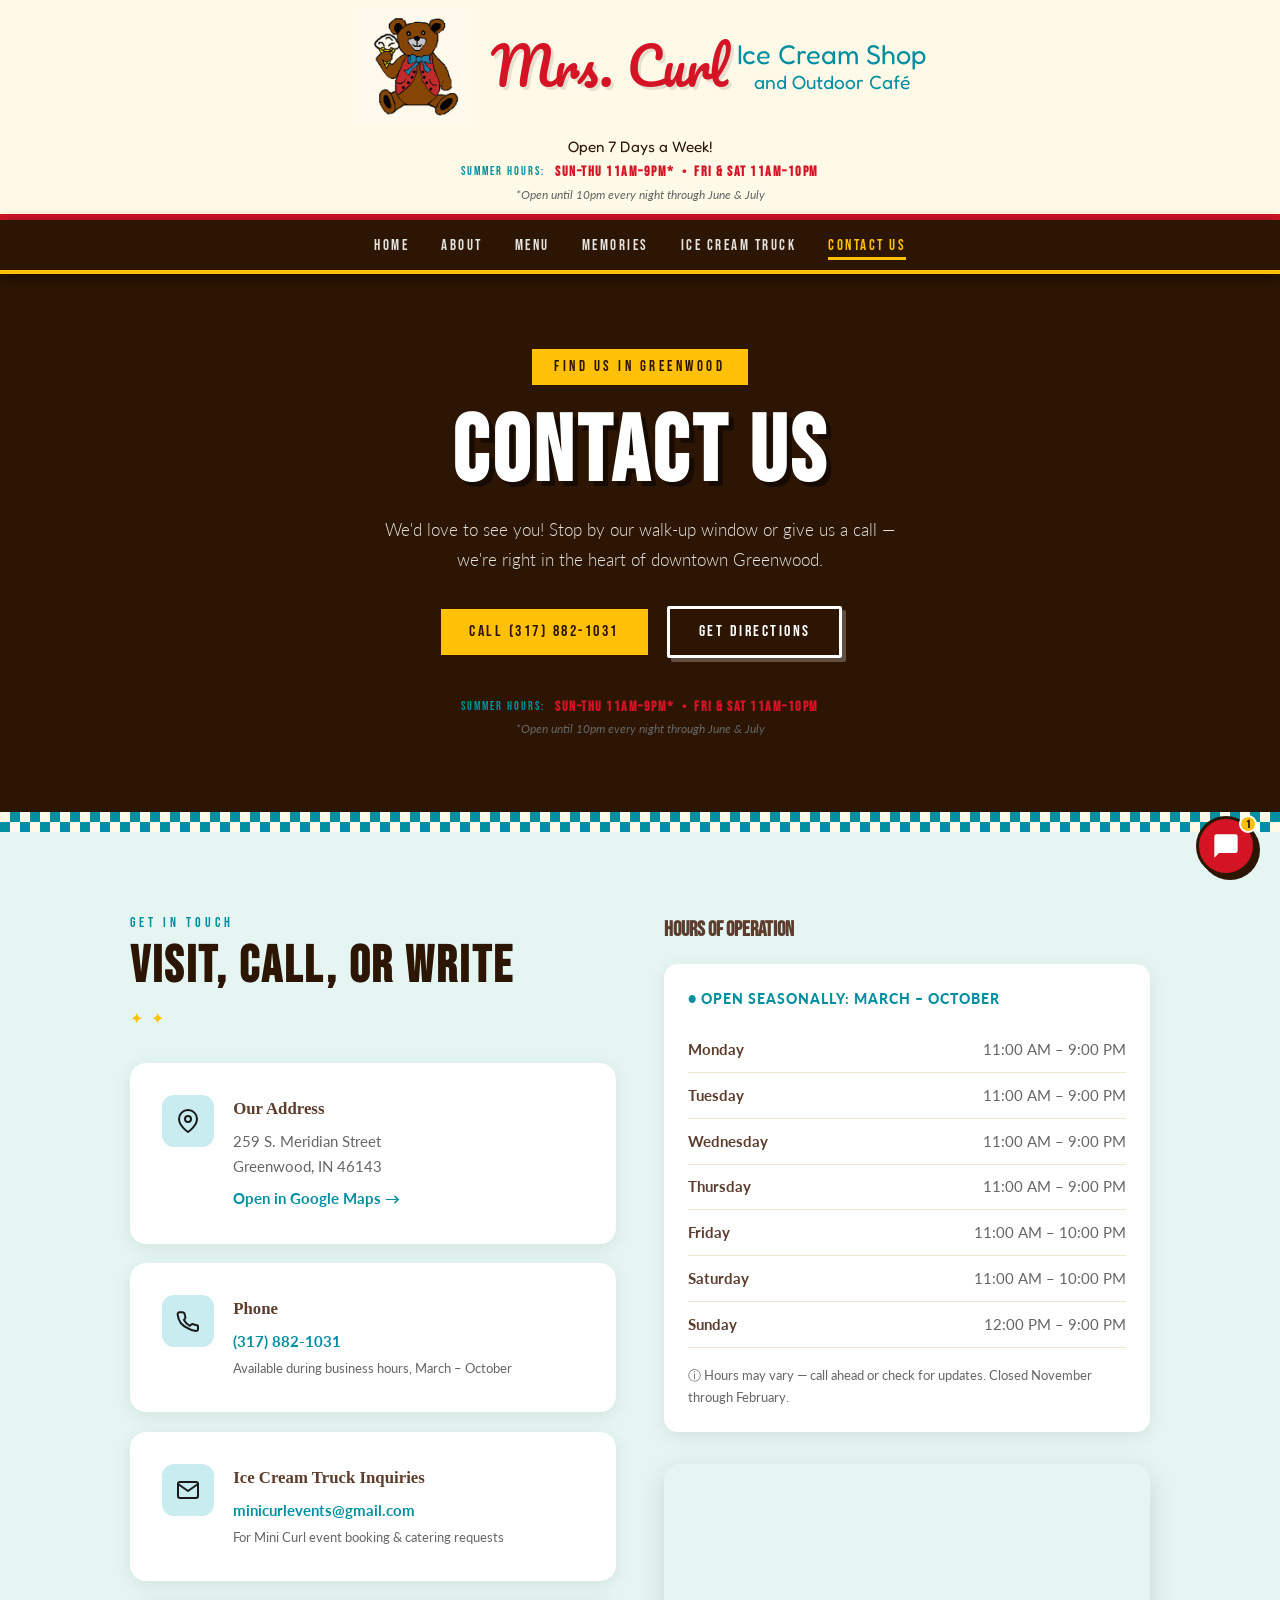
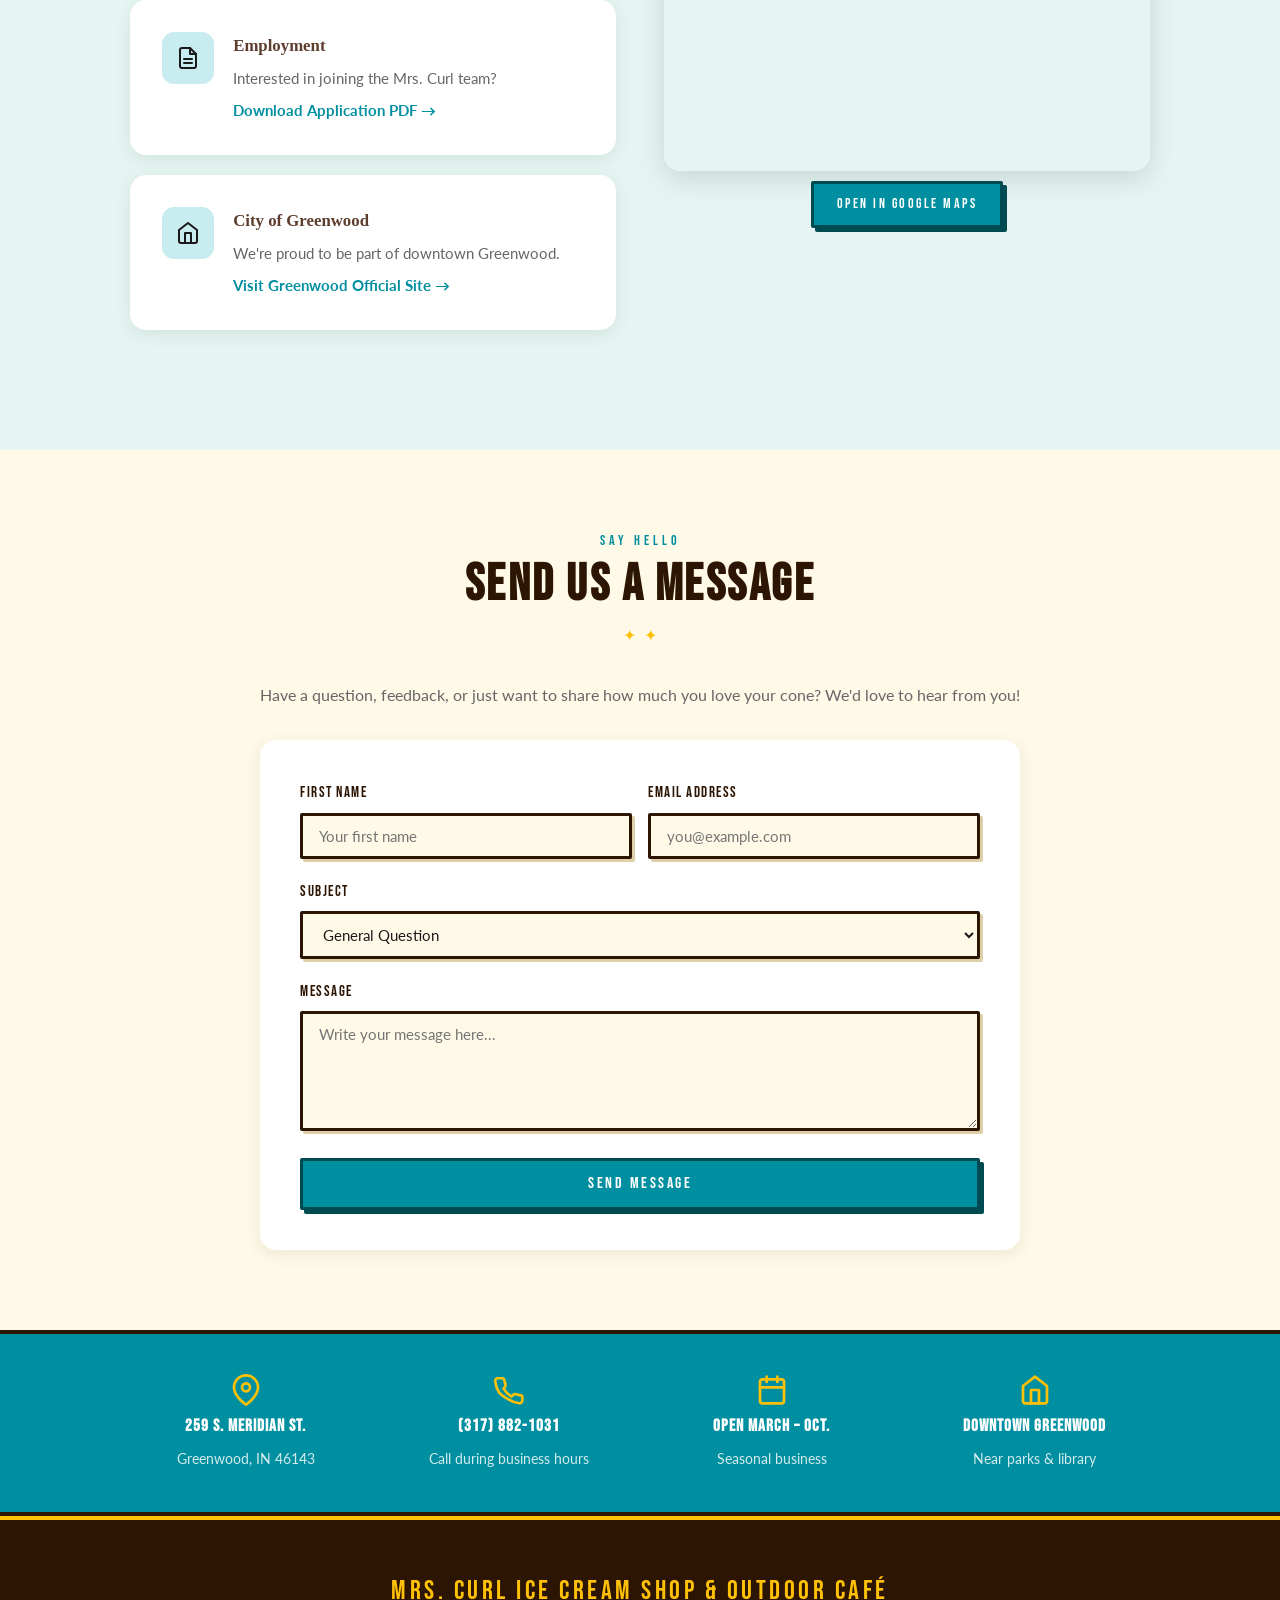
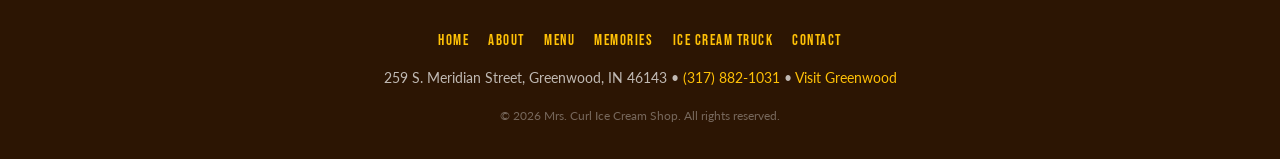
==== contact.html @ c831ed78 "Initial commit - Mrs. Curl website" ====
﻿<!DOCTYPE html>
<html lang="en">
<head>
  <meta charset="UTF-8"/>
  <meta name="viewport" content="width=device-width,initial-scale=1.0"/>
  <meta name="description" content="Contact Mrs. Curl Ice Cream Shop — 259 S. Meridian Street, Greenwood, IN 46143. Call (317) 882-1031. Open March through October."/>
  <title>Contact Us | Mrs. Curl Ice Cream Shop</title>
  <link rel="stylesheet" href="style.css"/>
  <style>
    .contact-card {
      background: var(--white);
      border-radius: 16px;
      padding: 2rem;
      box-shadow: 0 4px 18px rgba(0,0,0,.08);
      display: flex;
      align-items: flex-start;
      gap: 1.2rem;
    }
    .contact-icon {
      width: 52px; height: 52px;
      background: var(--teal-light);
      border-radius: 12px;
      display: flex; align-items: center; justify-content: center;
      font-size: 1.5rem;
      flex-shrink: 0;
    }
    .contact-card h3 {
      font-family: 'Playfair Display', serif;
      color: var(--brown);
      font-size: 1.05rem;
      margin-bottom: .3rem;
    }
    .contact-card p, .contact-card a {
      font-size: .93rem;
      color: var(--gray);
    }
    .contact-card a { color: var(--teal); font-weight: 700; }
    .map-embed {
      border-radius: 16px;
      overflow: hidden;
      box-shadow: 0 8px 28px rgba(0,0,0,.12);
    }
    .hours-row {
      display: flex;
      justify-content: space-between;
      padding: .6rem 0;
      border-bottom: 1px solid var(--cream-mid);
      font-size: .93rem;
    }
    .hours-row:last-child { border-bottom: none; }
    .hours-row .day { color: var(--brown); font-weight: 700; }
    .hours-row .time { color: var(--gray); }
    .hours-row .closed { color: #b83030; font-style: italic; }
  </style>
</head>
<body>

<!-- BRANDED HEADER -->
<header class="site-header">
  <div class="site-header-inner">
    <div class="header-content">
      <div class="header-title-row">
        <img src="images/bear.svg.PNG" class="header-mascot" alt="Mrs. Curl Mascot"/>
        <div class="header-titles">
        <span class="header-name">Mrs. Curl</span>
        <div class="header-subtitle">
          <span class="big">Ice Cream Shop</span>
          <span class="small">and Outdoor Caf&eacute;</span>
        </div>
      </div>
    </div>
    <div class="header-hours">
      <span class="hours-open">Open 7 Days a Week!</span>
      <span class="hours-label">Summer Hours:</span>
      <span class="hours-main">Sun&ndash;Thu 11am&ndash;9pm* &nbsp;&bull;&nbsp; Fri &amp; Sat 11am&ndash;10pm</span>
      <span class="hours-note">*Open until 10pm every night through June &amp; July</span>
        </div>
      </div>
    </div>
</header>

<nav class="site-nav">
  <button class="nav-toggle" aria-label="Toggle menu" onclick="this.closest('nav').querySelector('.nav-links').classList.toggle('open')">
    <span></span><span></span><span></span>
  </button>
  <ul class="nav-links">
    <li><a href="index.html">Home</a></li>
    <li><a href="about.html">About</a></li>
    <li><a href="menu.html">Menu</a></li>
    <li><a href="photogallery.html">Memories</a></li>
    <li><a href="icecreamtruck.html">Ice Cream Truck</a></li>
    <li><a href="contact.html" class="active">Contact Us</a></li>
  </ul>
</nav>

<header class="hero">
  <div class="hero-overlay"></div>
  <div class="hero-content">
    <span class="hero-badge">Find Us in Greenwood</span>
    <h1>Contact Us</h1>
    <p>We'd love to see you! Stop by our walk-up window or give us a call — we're right in the heart of downtown Greenwood.</p>
    <div class="hero-actions">
      <a class="btn btn-primary" href="tel:3178821031">Call (317) 882-1031</a>
      <a class="btn btn-outline" href="https://maps.google.com/?q=259+S+Meridian+St+Greenwood+IN+46143" target="_blank" rel="noopener">Get Directions</a>
    </div>
    <div class="header-hours">
      <span class="hours-open">Open 7 Days a Week!</span>
      <span class="hours-label">Summer Hours:</span>
      <span class="hours-main">Sun&ndash;Thu 11am&ndash;9pm* &nbsp;&bull;&nbsp; Fri &amp; Sat 11am&ndash;10pm</span>
      <span class="hours-note">*Open until 10pm every night through June &amp; July</span>
        </div>
      </div>
    </div>
</header>

<div class="checker-strip teal"></div>
<section class="section section-alt">
  <div class="container">
    <div class="grid-2" style="gap:3rem;align-items:start;">

      <!-- Contact Info -->
      <div>
        <span class="section-label">Get in Touch</span>
        <h2 class="section-title">Visit, Call, or Write</h2>
        <div class="divider"></div>

        <div style="display:flex;flex-direction:column;gap:1.2rem;margin-bottom:2.5rem;">

          <div class="contact-card">
            <div class="contact-icon"><svg xmlns="http://www.w3.org/2000/svg" viewBox="0 0 24 24" fill="none" stroke="currentColor" stroke-width="2" stroke-linecap="round" stroke-linejoin="round"><path d="M21 10c0 7-9 13-9 13s-9-6-9-13a9 9 0 0 1 18 0z"/><circle cx="12" cy="10" r="3"/></svg></div>
            <div>
              <h3>Our Address</h3>
              <p>259 S. Meridian Street<br/>Greenwood, IN 46143</p>
              <a href="https://maps.google.com/?q=259+S+Meridian+St+Greenwood+IN+46143" target="_blank" rel="noopener" style="display:inline-block;margin-top:.4rem;">Open in Google Maps &rarr;</a>
            </div>
          </div>

          <div class="contact-card">
            <div class="contact-icon"><svg xmlns="http://www.w3.org/2000/svg" viewBox="0 0 24 24" fill="none" stroke="currentColor" stroke-width="2" stroke-linecap="round" stroke-linejoin="round"><path d="M22 16.92v3a2 2 0 0 1-2.18 2 19.79 19.79 0 0 1-8.63-3.07A19.5 19.5 0 0 1 4.69 14a19.79 19.79 0 0 1-3.07-8.67A2 2 0 0 1 3.6 3.18h3a2 2 0 0 1 2 1.72 12.84 12.84 0 0 0 .7 2.81 2 2 0 0 1-.45 2.11L7.91 10.91a16 16 0 0 0 6 6l1.27-1.27a2 2 0 0 1 2.11-.45 12.84 12.84 0 0 0 2.81.7A2 2 0 0 1 22 17.92z"/></svg></div>
            <div>
              <h3>Phone</h3>
              <p><a href="tel:3178821031">(317) 882-1031</a></p>
              <p style="margin-top:.2rem;font-size:.83rem;">Available during business hours, March &ndash; October</p>
            </div>
          </div>

          <div class="contact-card">
            <div class="contact-icon"><svg xmlns="http://www.w3.org/2000/svg" viewBox="0 0 24 24" fill="none" stroke="currentColor" stroke-width="2" stroke-linecap="round" stroke-linejoin="round"><path d="M4 4h16c1.1 0 2 .9 2 2v12c0 1.1-.9 2-2 2H4c-1.1 0-2-.9-2-2V6c0-1.1.9-2 2-2z"/><polyline points="22,6 12,13 2,6"/></svg></div>
            <div>
              <h3>Ice Cream Truck Inquiries</h3>
              <p><a href="mailto:minicurlevents@gmail.com">minicurlevents@gmail.com</a></p>
              <p style="margin-top:.2rem;font-size:.83rem;">For Mini Curl event booking &amp; catering requests</p>
            </div>
          </div>

          <div class="contact-card">
            <div class="contact-icon"><svg xmlns="http://www.w3.org/2000/svg" viewBox="0 0 24 24" fill="none" stroke="currentColor" stroke-width="2" stroke-linecap="round" stroke-linejoin="round"><path d="M14 2H6a2 2 0 0 0-2 2v16a2 2 0 0 0 2 2h12a2 2 0 0 0 2-2V8z"/><polyline points="14 2 14 8 20 8"/><line x1="16" y1="13" x2="8" y2="13"/><line x1="16" y1="17" x2="8" y2="17"/></svg></div>
            <div>
              <h3>Employment</h3>
              <p>Interested in joining the Mrs. Curl team?</p>
              <a href="https://www.mrscurl.com/Employment-Application.pdf" target="_blank" rel="noopener" style="display:inline-block;margin-top:.4rem;">Download Application PDF &rarr;</a>
            </div>
          </div>

          <div class="contact-card">
            <div class="contact-icon"><svg xmlns="http://www.w3.org/2000/svg" viewBox="0 0 24 24" fill="none" stroke="currentColor" stroke-width="2" stroke-linecap="round" stroke-linejoin="round"><path d="M3 9l9-7 9 7v11a2 2 0 0 1-2 2H5a2 2 0 0 1-2-2z"/><polyline points="9 22 9 12 15 12 15 22"/></svg></div>
            <div>
              <h3>City of Greenwood</h3>
              <p>We're proud to be part of downtown Greenwood.</p>
              <a href="https://www.greenwood.in.gov/" target="_blank" rel="noopener" style="display:inline-block;margin-top:.4rem;">Visit Greenwood Official Site &rarr;</a>
            </div>
          </div>

        </div>
      </div>

      <!-- Hours + Map -->
      <div>
        <h3 style="font-family:'Bebas Neue',sans-serif;color:var(--brown);font-size:1.3rem;margin-bottom:1rem;">Hours of Operation</h3>

        <div style="background:var(--white);border-radius:14px;padding:1.5rem;box-shadow:0 4px 18px rgba(0,0,0,.08);margin-bottom:2rem;">
          <p style="font-size:.85rem;color:var(--teal);font-weight:900;letter-spacing:1px;text-transform:uppercase;margin-bottom:1rem;">
            &#9679; Open Seasonally: March &ndash; October
          </p>
          <div class="hours-row"><span class="day">Monday</span><span class="time">11:00 AM &ndash; 9:00 PM</span></div>
          <div class="hours-row"><span class="day">Tuesday</span><span class="time">11:00 AM &ndash; 9:00 PM</span></div>
          <div class="hours-row"><span class="day">Wednesday</span><span class="time">11:00 AM &ndash; 9:00 PM</span></div>
          <div class="hours-row"><span class="day">Thursday</span><span class="time">11:00 AM &ndash; 9:00 PM</span></div>
          <div class="hours-row"><span class="day">Friday</span><span class="time">11:00 AM &ndash; 10:00 PM</span></div>
          <div class="hours-row"><span class="day">Saturday</span><span class="time">11:00 AM &ndash; 10:00 PM</span></div>
          <div class="hours-row"><span class="day">Sunday</span><span class="time">12:00 PM &ndash; 9:00 PM</span></div>
          <p style="font-size:.8rem;color:var(--gray);margin-top:1rem;">&#9432; Hours may vary — call ahead or check for updates. Closed November through February.</p>
        </div>

        <!-- Google Map Embed -->
        <div class="map-embed">
          <iframe
            title="Mrs. Curl Location Map"
            src="https://www.google.com/maps/embed?pb=!1m18!1m12!1m3!1d3077.5!2d-86.106!3d39.613!2m3!1f0!2f0!3f0!3m2!1i1024!2i768!4f13.1!3m3!1m2!1s0x886b5b2b85a2a3d7%3A0xb8a1b2e4c5d6e7f8!2s259+S+Meridian+St%2C+Greenwood%2C+IN+46143!5e0!3m2!1sen!2sus!4v1700000000000!5m2!1sen!2sus"
            width="100%"
            height="300"
            style="border:0;"
            allowfullscreen=""
            loading="lazy"
            referrerpolicy="no-referrer-when-downgrade">
          </iframe>
        </div>
        <p style="text-align:center;margin-top:.6rem;">
          <a class="btn btn-teal" style="font-size:.85rem;padding:.55rem 1.4rem;" href="https://maps.google.com/?q=259+S+Meridian+St+Greenwood+IN+46143" target="_blank" rel="noopener">Open in Google Maps</a>
        </p>
      </div>

    </div>
  </div>
</section>

<!-- QUICK MESSAGE FORM -->
<section class="section">
  <div class="container-sm">
    <div style="text-align:center;margin-bottom:2rem;">
      <span class="section-label">Say Hello</span>
      <h2 class="section-title" style="text-align:center;">Send Us a Message</h2>
      <div class="divider center"></div>
      <p style="color:var(--gray);">Have a question, feedback, or just want to share how much you love your cone? We'd love to hear from you!</p>
    </div>
    <form action="mailto:minicurlevents@gmail.com" method="get" enctype="text/plain"
          style="background:var(--white);border-radius:16px;padding:2.5rem;box-shadow:0 4px 18px rgba(0,0,0,.08);">
      <div class="grid-2" style="gap:1rem;">
        <div class="form-group">
          <label for="fname">First Name</label>
          <input type="text" id="fname" name="name" placeholder="Your first name" required/>
        </div>
        <div class="form-group">
          <label for="femail">Email Address</label>
          <input type="email" id="femail" name="email" placeholder="you@example.com" required/>
        </div>
      </div>
      <div class="form-group">
        <label for="fsubject">Subject</label>
        <select id="fsubject" name="subject">
          <option>General Question</option>
          <option>Ice Cream Truck / Mini Curl</option>
          <option>Menu Question</option>
          <option>Employment</option>
          <option>Feedback / Compliment</option>
          <option>Other</option>
        </select>
      </div>
      <div class="form-group">
        <label for="fmessage">Message</label>
        <textarea id="fmessage" name="body" placeholder="Write your message here..."></textarea>
      </div>
      <button type="submit" class="btn btn-teal" style="width:100%;font-size:1rem;padding:.85rem;">Send Message</button>
    </form>
  </div>
</section>

<div class="info-strip">
  <div class="info-grid">
    <div class="info-item"><div class="icon"><svg xmlns="http://www.w3.org/2000/svg" viewBox="0 0 24 24" fill="none" stroke="currentColor" stroke-width="2" stroke-linecap="round" stroke-linejoin="round"><path d="M21 10c0 7-9 13-9 13s-9-6-9-13a9 9 0 0 1 18 0z"/><circle cx="12" cy="10" r="3"/></svg></div><strong>259 S. Meridian St.</strong><span>Greenwood, IN 46143</span></div>
    <div class="info-item"><div class="icon"><svg xmlns="http://www.w3.org/2000/svg" viewBox="0 0 24 24" fill="none" stroke="currentColor" stroke-width="2" stroke-linecap="round" stroke-linejoin="round"><path d="M22 16.92v3a2 2 0 0 1-2.18 2 19.79 19.79 0 0 1-8.63-3.07A19.5 19.5 0 0 1 4.69 14a19.79 19.79 0 0 1-3.07-8.67A2 2 0 0 1 3.6 3.18h3a2 2 0 0 1 2 1.72 12.84 12.84 0 0 0 .7 2.81 2 2 0 0 1-.45 2.11L7.91 10.91a16 16 0 0 0 6 6l1.27-1.27a2 2 0 0 1 2.11-.45 12.84 12.84 0 0 0 2.81.7A2 2 0 0 1 22 17.92z"/></svg></div><strong>(317) 882-1031</strong><span>Call during business hours</span></div>
    <div class="info-item"><div class="icon"><svg xmlns="http://www.w3.org/2000/svg" viewBox="0 0 24 24" fill="none" stroke="currentColor" stroke-width="2" stroke-linecap="round" stroke-linejoin="round"><rect x="3" y="4" width="18" height="18" rx="2"/><line x1="16" y1="2" x2="16" y2="6"/><line x1="8" y1="2" x2="8" y2="6"/><line x1="3" y1="10" x2="21" y2="10"/></svg></div><strong>Open March &ndash; Oct.</strong><span>Seasonal business</span></div>
    <div class="info-item"><div class="icon"><svg xmlns="http://www.w3.org/2000/svg" viewBox="0 0 24 24" fill="none" stroke="currentColor" stroke-width="2" stroke-linecap="round" stroke-linejoin="round"><path d="M3 9l9-7 9 7v11a2 2 0 0 1-2 2H5a2 2 0 0 1-2-2z"/><polyline points="9 22 9 12 15 12 15 22"/></svg></div><strong>Downtown Greenwood</strong><span>Near parks &amp; library</span></div>
  </div>
</div>

<footer>
  <div class="footer-brand">Mrs. Curl Ice Cream Shop &amp; Outdoor Café</div>
  <div class="footer-links">
    <a href="index.html">Home</a><a href="about.html">About</a><a href="menu.html">Menu</a>
    <a href="photogallery.html">Memories</a>
    <a href="icecreamtruck.html">Ice Cream Truck</a><a href="contact.html">Contact</a>
  </div>
  <p>259 S. Meridian Street, Greenwood, IN 46143 &bull; <a href="tel:3178821031">(317) 882-1031</a> &bull; <a href="https://www.greenwood.in.gov/" target="_blank" rel="noopener">Visit Greenwood</a></p>
  <p class="copy">&copy; 2026 Mrs. Curl Ice Cream Shop. All rights reserved.</p></footer>

<script defer src="animations.js"></script>
<script>
  // Nav shadow on scroll
  (function(){
    var nav = document.querySelector('.site-nav');
    if (!nav) return;
    window.addEventListener('scroll', function(){ nav.classList.toggle('scrolled', window.scrollY > 10); }, {passive:true});
  })();
</script><script src="chatbot.js"></script>
</body>
</html>
---- style.css ----
/* =========================================================
   MRS. CURL  —  Retro 90s Redesign
   ========================================================= */

@import url('https://fonts.googleapis.com/css2?family=Bebas+Neue&family=Pacifico&family=Fredoka+One&family=Lato:wght@300;400;700;900&display=swap');

/* ─── RESET ─── */
*, *::before, *::after { box-sizing: border-box; margin: 0; padding: 0; }

/* ─── DESIGN TOKENS ─── */
:root {
  --cream:       #fff9e8;
  --cream-mid:   #f0e8cc;
  --cream-dark:  #ddd0a8;
  --mint-bg:     #e4f5f2;
  --teal:        #008fa0;
  --teal-dark:   #006b75;
  --teal-xdark:  #004a52;
  --teal-light:  #c8ecef;
  --cherry:      #d41425;
  --cherry-dark: #a80e1c;
  --gold:        #ffc107;
  --gold-dark:   #e0a800;
  --chocolate:   #2c1503;
  --brown:       #5c3d2e;
  --text:        #1a1a1a;
  --gray:        #666;
  --white:       #ffffff;
  --shadow:      4px 4px 0 var(--chocolate);
  --shadow-lg:   7px 7px 0 var(--chocolate);
  --nav-h:       54px;
}

html { scroll-behavior: smooth; }

body {
  font-family: 'Lato', sans-serif;
  color: var(--text);
  line-height: 1.72;
  background: var(--cream);
}

img  { max-width: 100%; height: auto; display: block; }
a    { color: var(--teal); text-decoration: none; }
a:hover { color: var(--teal-dark); }

/* ─── DECORATIVE BEAR ELEMENTS ─── */

/* Divider */
.divider {
  display: flex;
  align-items: center;
  gap: .5rem;
  margin: 0 0 2rem;
  color: var(--gold);
  font-size: 1rem;
}
.divider.center { justify-content: center; margin: 0 auto 2rem; }
.divider::before,
.divider::after { content: '✦'; }

/* Info strip bear icon colour */
.info-item .icon { color: var(--gold); }

/* ─── BRANDED SITE HEADER ─── */
.site-header {
  background: var(--cream);
  border-bottom: 6px solid var(--cherry);
  padding: .5rem 2rem;
  position: relative;
}
/* checkerboard strip below header border */
.site-header::after {
  content: '';
  position: absolute;
  bottom: -14px; left: 0; right: 0;
  height: 8px;
  background-image: repeating-conic-gradient(var(--cherry) 0% 25%, var(--cream) 0% 50%);
  background-size: 8px 8px;
  z-index: 5;
}

.site-header-inner {
  max-width: 960px;
  margin: 0 auto;
  display: flex;
  align-items: center;
  justify-content: center;
  text-align: center;
  gap: 1.2rem;
}
.header-titles {
  display: flex;
  align-items: center;
  justify-content: center;
  gap: .6rem;
  flex-wrap: wrap;
}
.header-name {
  font-family: 'Pacifico', cursive;
  font-size: clamp(2.2rem, 5vw, 3.2rem);
  color: var(--cherry);
  line-height: 1;
  white-space: nowrap;
  text-shadow: 3px 3px 0 rgba(0,0,0,.1);
}
.header-subtitle {
  font-family: 'Fredoka One', cursive;
  color: var(--teal);
  line-height: 1.2;
}
.header-subtitle .big   { font-size: clamp(1.3rem, 2.5vw, 1.7rem); display: block; }
.header-subtitle .small { font-size: clamp(.9rem,  1.8vw, 1.2rem);  display: block; }

.site-header-inner {
  flex-direction: column;
  align-items: center;
  gap: 0;
}
.header-title-row {
  display: flex;
  align-items: center;
  justify-content: center;
}
.header-mascot {
  height: auto;
  width: auto;
  max-height: 190px;
  flex-shrink: 0;
  align-self: center;
  margin-right: 20px;
  display: block;
  border: none;
  outline: none;
  box-shadow: none;
  background: var(--cream);
}
.header-content {
  display: flex;
  flex-direction: column;
  align-items: center;
  text-align: center;
}

.header-hours {
  display: flex;
  flex-wrap: wrap;
  align-items: center;
  justify-content: center;
  gap: .3rem .6rem;
  padding: .35rem .8rem .15rem;
  margin-top: .4rem;
  line-height: 1.4;
  text-align: center;
}
.hours-open {
  font-family: 'Fredoka One', cursive;
  font-size: .95rem;
  color: var(--chocolate);
  width: 100%;
}
.hours-label {
  font-family: 'Bebas Neue', sans-serif;
  letter-spacing: 2px;
  font-size: .78rem;
  color: var(--teal);
}
.hours-main {
  font-family: 'Bebas Neue', sans-serif;
  letter-spacing: 1.5px;
  font-size: .88rem;
  color: var(--cherry);
  font-weight: 700;
}
.hours-note {
  font-size: .75rem;
  color: var(--gray);
  font-style: italic;
  width: 100%;
}

@media (max-width: 600px) {
  .site-header-inner { gap: .6rem; }
  .header-title-row { flex-direction: column; gap: .5rem; }
  .header-mascot { max-height: 90px; margin-right: 0; }
  .header-name { font-size: clamp(1.8rem, 8vw, 2.2rem); white-space: normal; text-align: center; }
  .hours-main { font-size: .78rem; }
  .hours-label { width: 100%; text-align: center; }
}

/* ─── NAVIGATION ─── */
.site-nav {
  position: sticky;
  top: 0;
  z-index: 200;
  background: var(--chocolate);
  height: var(--nav-h);
  display: flex;
  align-items: center;
  justify-content: center;
  padding: 0 2rem;
  border-bottom: 4px solid var(--gold);
  box-shadow: 0 3px 14px rgba(0,0,0,.45);
}
.nav-links {
  display: flex;
  list-style: none;
  gap: 0;
}
.nav-links a {
  color: rgba(255,255,255,.88);
  font-family: 'Bebas Neue', sans-serif;
  font-size: .95rem;
  letter-spacing: 2.5px;
  text-transform: uppercase;
  padding: .45rem 1rem;
  position: relative;
  transition: color .18s;
}
.nav-links a::after {
  content: '';
  position: absolute;
  bottom: 2px; left: 1rem; right: 1rem;
  height: 3px;
  background: var(--gold);
  transform: scaleX(0);
  transition: transform .2s ease;
  transform-origin: center;
}
.nav-links a:hover          { color: var(--gold); }
.nav-links a:hover::after,
.nav-links a.active::after  { transform: scaleX(1); }
.nav-links a.active         { color: var(--gold); }

/* hamburger */
.nav-toggle {
  display: none;
  flex-direction: column;
  gap: 5px;
  cursor: pointer;
  padding: 4px;
  background: none;
  border: none;
}
.nav-toggle span {
  display: block;
  width: 24px; height: 2px;
  background: var(--cream);
  border-radius: 1px;
  transition: transform .3s, opacity .3s;
}

@media (max-width: 860px) {
  .site-nav { justify-content: flex-end; }
  .nav-toggle { display: flex; }
  .nav-links {
    position: fixed;
    top: var(--nav-h);
    left: 0; right: 0;
    background: var(--chocolate);
    flex-direction: column;
    gap: 0;
    padding: .5rem 0 1rem;
    transform: translateY(-120%);
    opacity: 0;
    transition: transform .3s, opacity .3s;
    pointer-events: none;
    border-bottom: 4px solid var(--gold);
  }
  .nav-links.open {
    transform: translateY(0);
    opacity: 1;
    pointer-events: auto;
  }
  .nav-links a { padding: .75rem 1.5rem; font-size: 1.1rem; }
  .nav-links a::after { display: none; }
}

/* ─── HERO ─── */
.hero {
  position: relative;
  min-height: 480px;
  display: flex;
  align-items: center;
  justify-content: center;
  text-align: center;
  overflow: hidden;
  background: var(--chocolate);
}
.hero-bg {
  position: absolute;
  inset: 0;
  background-size: cover;
  background-position: center;
  opacity: .28;
  will-change: transform;
}
.hero-overlay {
  position: absolute;
  inset: 0;
  background: linear-gradient(
    to bottom,
    rgba(44,21,3,.6) 0%,
    rgba(44,21,3,.75) 100%
  );
}
.hero-content {
  position: relative;
  z-index: 2;
  padding: 4.5rem 2rem;
  max-width: 760px;
}
.hero-badge {
  display: inline-block;
  background: var(--gold);
  color: var(--chocolate);
  font-family: 'Bebas Neue', sans-serif;
  font-size: .95rem;
  letter-spacing: 3.5px;
  text-transform: uppercase;
  padding: .3rem 1.4rem;
  border: 3px solid var(--chocolate);
  box-shadow: 3px 3px 0 var(--chocolate);
  margin-bottom: 1.2rem;
}
.hero h1 {
  font-family: 'Bebas Neue', sans-serif;
  font-size: clamp(3rem, 8vw, 5.8rem);
  color: var(--white);
  line-height: 1;
  letter-spacing: 4px;
  margin-bottom: 1rem;
  text-shadow: 5px 5px 0 rgba(0,0,0,.5);
}
.hero p {
  color: rgba(255,255,255,.88);
  font-size: 1.06rem;
  max-width: 520px;
  margin: 0 auto 2rem;
  font-weight: 300;
}
.hero-actions { display: flex; gap: 1rem; justify-content: center; flex-wrap: wrap; }

/* ─── CHECKER STRIP ─── */
.checker-strip {
  height: 20px;
  flex-shrink: 0;
}
.checker-strip.teal {
  background-image: repeating-conic-gradient(var(--teal) 0% 25%, var(--cream) 0% 50%);
  background-size: 20px 20px;
}
.checker-strip.gold {
  background-image: repeating-conic-gradient(var(--gold) 0% 25%, var(--chocolate) 0% 50%);
  background-size: 20px 20px;
}
.checker-strip.dark {
  background-image: repeating-conic-gradient(var(--chocolate) 0% 25%, var(--teal-dark) 0% 50%);
  background-size: 20px 20px;
}
.checker-strip.cherry {
  background-image: repeating-conic-gradient(var(--cherry) 0% 25%, var(--cream) 0% 50%);
  background-size: 20px 20px;
}

/* ─── BUTTONS ─── */
.btn {
  display: inline-block;
  font-family: 'Bebas Neue', sans-serif;
  font-size: 1rem;
  letter-spacing: 2.5px;
  padding: .6rem 1.8rem;
  border: 3px solid;
  border-radius: 2px;
  cursor: pointer;
  transition: transform .12s ease, box-shadow .12s ease;
  white-space: nowrap;
}
.btn:hover  { transform: translate(2px,  2px); }
.btn:active { transform: translate(4px,  4px); }

.btn-primary {
  background: var(--gold); color: var(--chocolate);
  border-color: var(--chocolate); box-shadow: var(--shadow);
}
.btn-primary:hover {
  background: var(--gold-dark); color: var(--chocolate);
  box-shadow: 2px 2px 0 var(--chocolate);
}
.btn-outline {
  background: transparent; color: var(--white);
  border-color: var(--white); box-shadow: 4px 4px 0 rgba(255,255,255,.25);
}
.btn-outline:hover {
  background: rgba(255,255,255,.1); color: var(--white);
  box-shadow: 2px 2px 0 rgba(255,255,255,.25);
}
.btn-teal {
  background: var(--teal); color: var(--white);
  border-color: var(--teal-xdark); box-shadow: 4px 4px 0 var(--teal-xdark);
}
.btn-teal:hover {
  background: var(--teal-dark); color: var(--white);
  box-shadow: 2px 2px 0 var(--teal-xdark);
}
.btn-cherry {
  background: var(--cherry); color: var(--white);
  border-color: var(--chocolate); box-shadow: var(--shadow);
}
.btn-cherry:hover {
  background: var(--cherry-dark); color: var(--white);
  box-shadow: 2px 2px 0 var(--chocolate);
}

/* ─── LAYOUT ─── */
.section      { padding: 5rem 1.5rem; }
.section-alt  { background: var(--mint-bg); }
.section-dark { background: var(--chocolate); color: var(--cream); }
.container    { max-width: 1020px; margin: 0 auto; }
.container-sm { max-width: 760px;  margin: 0 auto; }

.section-label {
  display: block;
  font-family: 'Bebas Neue', sans-serif;
  color: var(--teal);
  font-size: .85rem;
  letter-spacing: 4px;
  text-transform: uppercase;
  margin-bottom: .3rem;
}
.section-label.on-dark { color: var(--gold); }

.section-title {
  font-family: 'Bebas Neue', sans-serif;
  font-size: clamp(2rem, 4.5vw, 3.2rem);
  color: var(--chocolate);
  line-height: 1.05;
  letter-spacing: 2.5px;
  margin-bottom: .6rem;
}
.section-title.on-dark { color: var(--white); }

/* ─── CARDS ─── */
.card {
  background: var(--white);
  border: 3px solid var(--chocolate);
  border-radius: 3px;
  box-shadow: var(--shadow);
  overflow: hidden;
  transition: transform .14s ease, box-shadow .14s ease;
}
.card:hover {
  transform: translate(-3px, -3px);
  box-shadow: var(--shadow-lg);
}
.card-body  { padding: 1.5rem; }
.card-title {
  font-family: 'Bebas Neue', sans-serif;
  font-size: 1.4rem;
  letter-spacing: 1.5px;
  color: var(--chocolate);
  margin-bottom: .4rem;
}
.card-text  { font-size: .92rem; color: var(--gray); }

.card-icon { text-align: center; margin-bottom: .8rem; color: var(--teal); }
.card-icon svg { width: 2.4rem; height: 2.4rem; display: block; margin: 0 auto; }

/* grid helpers */
.grid-2    { display: grid; grid-template-columns: 1fr 1fr; gap: 2.5rem; }
.grid-3    { display: grid; grid-template-columns: repeat(3,1fr); gap: 2rem; }
.grid-4    { display: grid; grid-template-columns: repeat(4,1fr); gap: 1.6rem; }
.grid-auto { display: grid; grid-template-columns: repeat(auto-fit, minmax(260px,1fr)); gap: 1.8rem; }

@media (max-width: 780px) { .grid-2, .grid-3, .grid-4 { grid-template-columns: 1fr; } }
@media (max-width: 960px) { .grid-4 { grid-template-columns: repeat(2,1fr); } }

/* ─── REVIEW CARDS ─── */
.review-card {
  background: var(--white);
  border: 3px solid var(--chocolate);
  border-radius: 3px;
  box-shadow: var(--shadow);
  padding: 1.6rem 1.8rem 1.4rem;
  position: relative;
  transition: transform .14s, box-shadow .14s;
}
.review-card:hover {
  transform: translate(-3px, -3px);
  box-shadow: var(--shadow-lg);
}
.review-card::before {
  content: '\201C';
  position: absolute;
  top: .4rem; right: 1.2rem;
  font-family: 'Pacifico', cursive;
  font-size: 5rem;
  color: var(--teal-light);
  line-height: 1;
}
.stars { color: var(--gold); font-size: 1rem; margin-bottom: .6rem; }
.review-text { font-size: .93rem; color: var(--text); margin-bottom: 1.2rem; font-style: italic; }
.reviewer { display: flex; align-items: center; gap: .8rem; }
.reviewer-avatar {
  width: 40px; height: 40px; border-radius: 50%;
  background: var(--teal); color: var(--white);
  display: flex; align-items: center; justify-content: center;
  font-weight: 900; font-size: .85rem; flex-shrink: 0;
  border: 2px solid var(--chocolate);
}
.reviewer-info strong { display: block; font-size: .88rem; color: var(--brown); }
.reviewer-info span   { font-size: .76rem; color: var(--gray); }

/* ─── INFO STRIP ─── */
.info-strip {
  background: var(--teal);
  border-top: 4px solid var(--chocolate);
  border-bottom: 4px solid var(--chocolate);
  padding: 2.5rem 1.5rem;
}
.info-grid {
  display: grid;
  grid-template-columns: repeat(auto-fit, minmax(160px,1fr));
  gap: 2rem;
  text-align: center;
  max-width: 1020px;
  margin: 0 auto;
}
.info-item .icon { margin-bottom: .4rem; color: var(--gold); }
.info-item .icon svg { width: 2rem; height: 2rem; display: block; margin: 0 auto; }
.info-item strong {
  display: block; color: var(--white);
  font-family: 'Bebas Neue', sans-serif;
  font-size: 1.05rem; letter-spacing: 1px; margin-bottom: .2rem;
}
.info-item span { color: rgba(255,255,255,.82); font-size: .88rem; }
.info-item a    { color: rgba(255,255,255,.9); }
.info-item a:hover { color: var(--gold); }

/* ─── FOOTER ─── */
footer {
  background: var(--chocolate);
  color: rgba(255,255,255,.7);
  padding: 3rem 1.5rem 2rem;
  text-align: center;
  font-size: .88rem;
  border-top: 4px solid var(--gold);
}
footer .footer-brand {
  font-family: 'Bebas Neue', sans-serif;
  color: var(--gold);
  font-size: 1.7rem;
  letter-spacing: 3.5px;
  margin-bottom: .5rem;
}
footer a { color: var(--gold); }
footer a:hover { color: #ffe066; }
footer .footer-links {
  display: flex; gap: 1.2rem; justify-content: center;
  flex-wrap: wrap; margin: .8rem 0;
}
footer .footer-links a {
  font-family: 'Bebas Neue', sans-serif;
  font-size: .92rem;
  letter-spacing: 1.5px;
}
footer .copy { margin-top: 1rem; font-size: .76rem; opacity: .5; }

/* ─── SVG ICON SIZING ─── */
.icon svg         { width: 2rem;   height: 2rem;   display: block; margin: 0 auto .4rem; }
.contact-icon svg { width: 1.5rem; height: 1.5rem; }
.card-icon svg    { width: 2.2rem; height: 2.2rem; display: block; margin: 0 auto .8rem; }
.step-icon svg    { width: 1.3rem; height: 1.3rem; display: inline-block; vertical-align: middle; }
.inline-icon svg  { width: 1.1rem; height: 1.1rem; display: inline-block; vertical-align: -.15em; margin-right: .3rem; }

/* ─── MISC COMPONENTS ─── */
blockquote {
  border-left: 5px solid var(--gold);
  border-top: 3px solid var(--chocolate);
  border-bottom: 3px solid var(--chocolate);
  padding: 1.2rem 1.5rem;
  background: var(--cream);
  margin: 2rem 0;
  box-shadow: var(--shadow);
}
blockquote p {
  font-family: 'Pacifico', cursive;
  font-size: 1.1rem;
  color: var(--chocolate);
}
blockquote cite {
  display: block;
  margin-top: .5rem;
  font-size: .82rem;
  color: var(--gray);
  font-style: normal;
  font-family: 'Lato', sans-serif;
}

.status-badge {
  display: inline-block;
  padding: .25rem 1rem;
  border-radius: 2px;
  font-family: 'Bebas Neue', sans-serif;
  font-size: .95rem;
  letter-spacing: 2px;
  border: 2px solid;
}
.status-open     { background: #d4f1e2; color: #1a7a48; border-color: #1a7a48; }
.status-seasonal { background: var(--gold); color: var(--chocolate); border-color: var(--chocolate); box-shadow: 3px 3px 0 var(--chocolate); }
.status-offline  { background: #ffe0e0; color: #a03030; border-color: #a03030; }

.tag {
  display: inline-block;
  background: var(--teal-light);
  color: var(--teal-dark);
  font-family: 'Bebas Neue', sans-serif;
  font-size: .8rem;
  letter-spacing: 1px;
  padding: .15rem .7rem;
  border: 2px solid var(--teal);
  border-radius: 2px;
  margin: .2rem .1rem;
}

/* Photo gallery grid */
.gallery-grid {
  display: grid;
  grid-template-columns: repeat(auto-fill, minmax(220px, 1fr));
  gap: 1rem;
}
.gallery-item {
  border: 3px solid var(--chocolate);
  border-radius: 3px;
  overflow: hidden;
  aspect-ratio: 4/3;
  background: var(--cream-mid);
  position: relative;
  box-shadow: var(--shadow);
  cursor: pointer;
  transition: transform .14s, box-shadow .14s;
}
.gallery-item:hover {
  transform: translate(-3px, -3px);
  box-shadow: var(--shadow-lg);
}
.gallery-item img {
  width: 100%; height: 100%;
  object-fit: cover;
  transition: transform .4s;
  filter: sepia(.08) contrast(1.04);
}
.gallery-item:hover img { transform: scale(1.06); }
.gallery-caption {
  position: absolute; bottom: 0; left: 0; right: 0;
  background: rgba(44,21,3,.82);
  color: var(--cream);
  font-family: 'Bebas Neue', sans-serif;
  letter-spacing: 1.5px;
  font-size: .9rem;
  padding: .6rem .8rem .4rem;
  transform: translateY(100%);
  transition: transform .28s;
}
.gallery-item:hover .gallery-caption { transform: translateY(0); }

/* Timeline */
.timeline { position: relative; padding-left: 2.2rem; }
.timeline::before {
  content: '';
  position: absolute;
  left: .55rem; top: 0; bottom: 0;
  width: 3px;
  background: var(--gold);
}
.timeline-item { position: relative; margin-bottom: 2.2rem; }
.timeline-item::before {
  content: '✦';
  position: absolute;
  left: -1.75rem; top: .15rem;
  color: var(--gold);
  font-size: .9rem;
}
.timeline-year {
  font-family: 'Bebas Neue', sans-serif;
  font-size: 1.35rem;
  letter-spacing: 2px;
  color: var(--teal);
}
.timeline-text { font-size: .93rem; color: var(--gray); margin-top: .2rem; }

/* Contact form */
.form-group { margin-bottom: 1.2rem; }
.form-group label {
  display: block;
  font-family: 'Bebas Neue', sans-serif;
  font-size: .95rem;
  letter-spacing: 1.5px;
  color: var(--chocolate);
  margin-bottom: .4rem;
}
.form-group input,
.form-group textarea,
.form-group select {
  width: 100%;
  padding: .7rem 1rem;
  border: 3px solid var(--chocolate);
  border-radius: 2px;
  font-family: inherit;
  font-size: .95rem;
  background: var(--cream);
  color: var(--text);
  transition: border-color .2s, box-shadow .2s;
  box-shadow: 3px 3px 0 var(--cream-dark);
}
.form-group input:focus,
.form-group textarea:focus,
.form-group select:focus {
  outline: none;
  border-color: var(--teal);
  box-shadow: 3px 3px 0 var(--teal-light);
}
.form-group textarea { min-height: 120px; resize: vertical; }

/* ═══════════════════════════════════════════════════════════
   MOTION / SCROLL ANIMATIONS
   ═══════════════════════════════════════════════════════════ */

[data-animate] {
  opacity: 0;
  transition: opacity .65s cubic-bezier(.22,.68,0,1.2),
              transform .65s cubic-bezier(.22,.68,0,1.2);
  will-change: opacity, transform;
}
[data-animate="fade-up"]     { transform: translateY(32px); }
[data-animate="fade-in"]     { transform: none; }
[data-animate="slide-left"]  { transform: translateX(-44px); }
[data-animate="slide-right"] { transform: translateX(44px); }
[data-animate="scale-x"]     { transform: scaleX(0); transform-origin: left; }
[data-animate].visible       { opacity: 1 !important; transform: none !important; }

[data-delay="1"] { transition-delay: .08s; }
[data-delay="2"] { transition-delay: .17s; }
[data-delay="3"] { transition-delay: .26s; }
[data-delay="4"] { transition-delay: .35s; }
[data-delay="5"] { transition-delay: .44s; }

@keyframes heroBadgeSlide {
  from { opacity: 0; transform: translateY(-18px) scale(.88); }
  to   { opacity: 1; transform: translateY(0) scale(1); }
}
@keyframes heroFadeUp {
  from { opacity: 0; transform: translateY(24px); }
  to   { opacity: 1; transform: translateY(0); }
}
@keyframes heroBadgeFloat {
  0%, 100% { transform: translateY(0); }
  50%       { transform: translateY(-5px); }
}
@keyframes headerSlideDown {
  from { opacity: 0; transform: translateY(-18px); }
  to   { opacity: 1; transform: translateY(0); }
}
@keyframes iconPulse {
  0%   { transform: scale(1) rotate(0deg); }
  35%  { transform: scale(1.32) rotate(-9deg); }
  70%  { transform: scale(.95) rotate(3deg); }
  100% { transform: scale(1) rotate(0deg); }
}

.hero-badge   { animation: heroBadgeSlide .55s .05s both ease-out; }
.hero h1      { animation: heroFadeUp .65s .22s  both ease-out; }
.hero p       { animation: heroFadeUp .65s .38s  both ease-out; }
.hero-actions { animation: heroFadeUp .65s .52s  both ease-out; }
.site-header  { animation: headerSlideDown .45s ease both; }

.hero-bg { will-change: transform; }
.site-nav.scrolled { box-shadow: 0 4px 22px rgba(0,0,0,.55); }

/* ─── RESPONSIVE MISC ─── */
@media (max-width: 600px) {
  .section { padding: 3.5rem 1rem; }
  .hero-content { padding: 3rem 1rem; }
  .hero h1 { letter-spacing: 2px; }
}

@media (prefers-reduced-motion: reduce) {
  [data-animate] { opacity: 1 !important; transform: none !important; transition: none !important; }
  .hero-badge, .hero h1, .hero p, .hero-actions, .site-header {
    animation: none !important; opacity: 1 !important;
  }
}
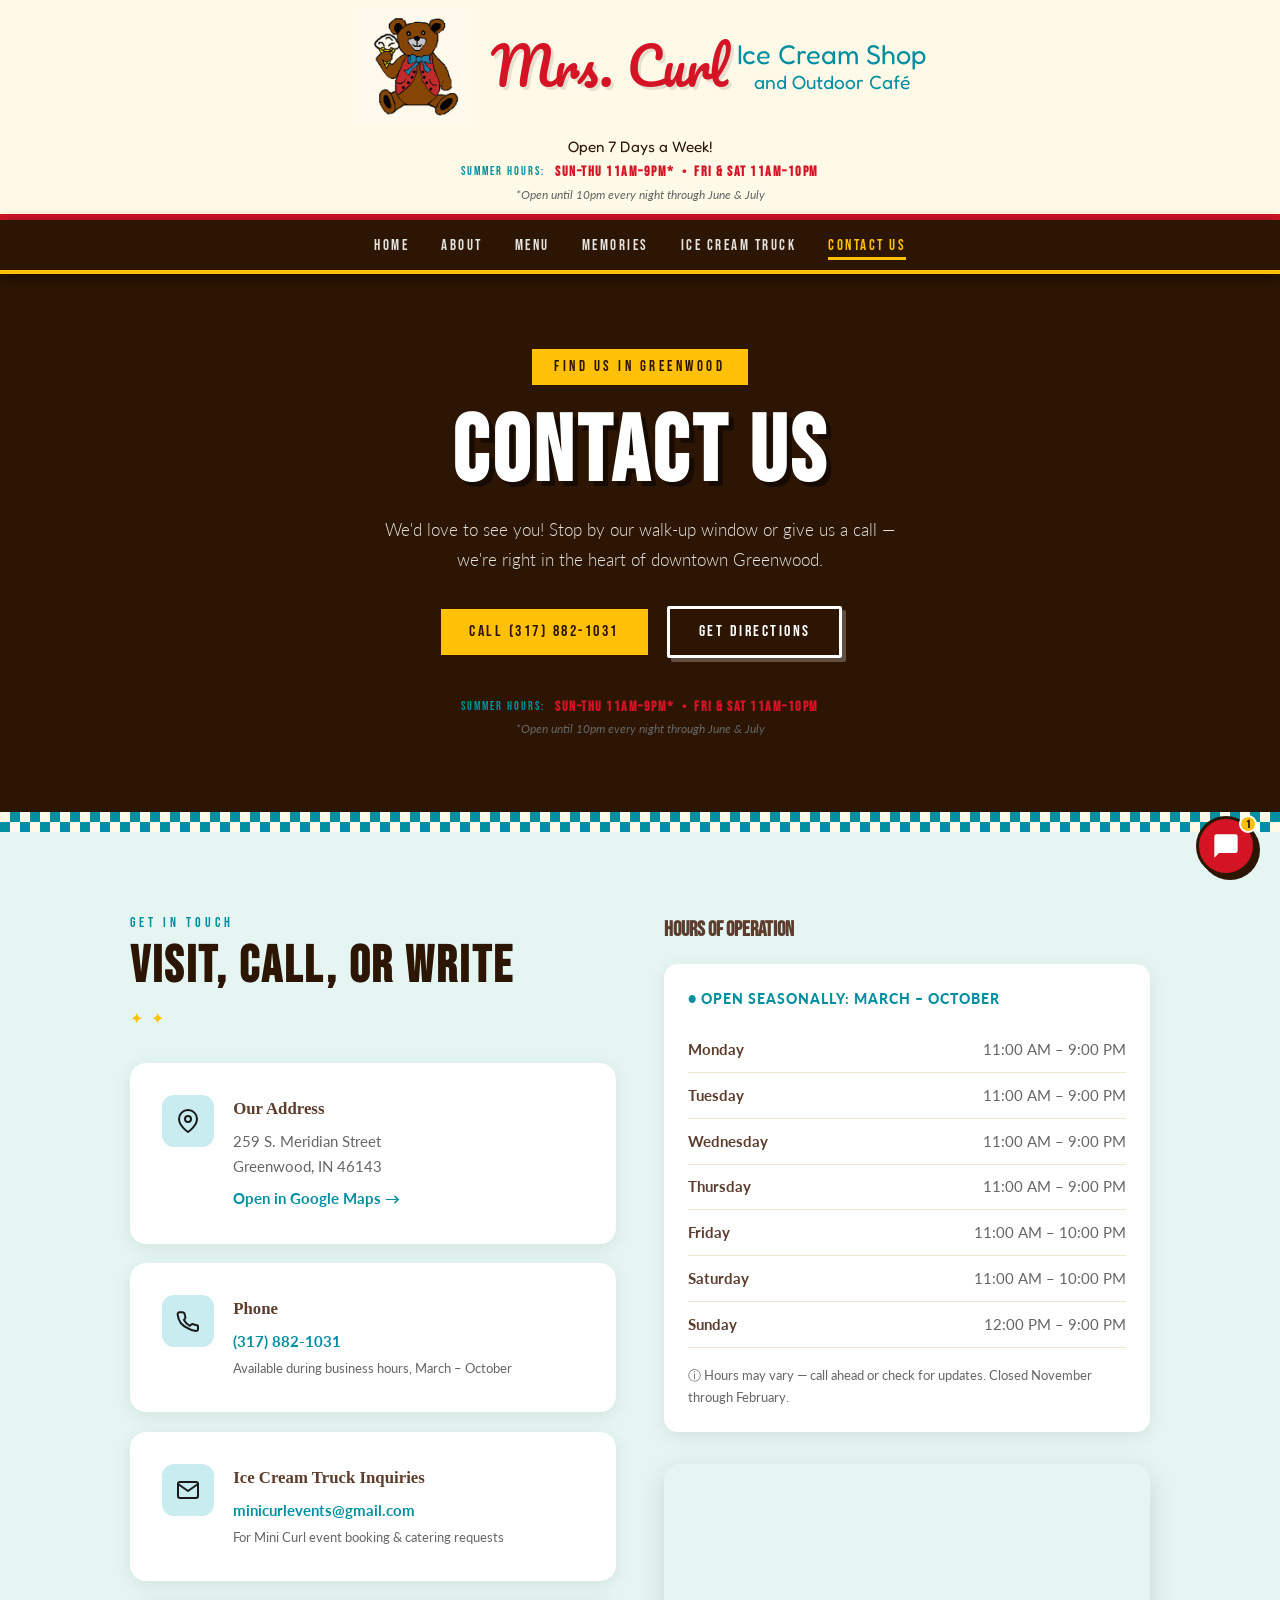
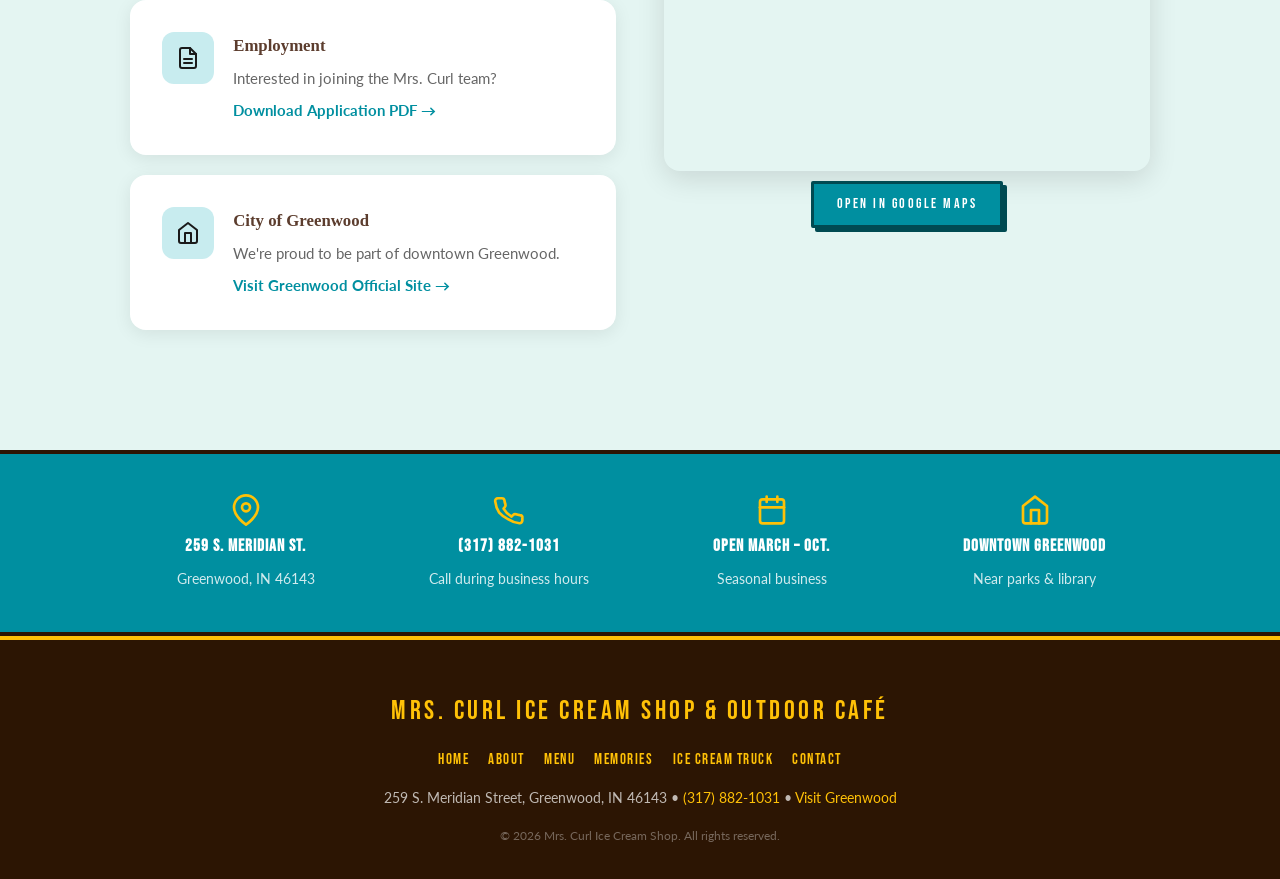
==== commit 5f9cf200: "Remove Say Hello / Send Us a Message form from contact page" ====
--- a/contact.html
+++ b/contact.html
@@ -214,46 +214,6 @@
   </div>
 </section>
 
-<!-- QUICK MESSAGE FORM -->
-<section class="section">
-  <div class="container-sm">
-    <div style="text-align:center;margin-bottom:2rem;">
-      <span class="section-label">Say Hello</span>
-      <h2 class="section-title" style="text-align:center;">Send Us a Message</h2>
-      <div class="divider center"></div>
-      <p style="color:var(--gray);">Have a question, feedback, or just want to share how much you love your cone? We'd love to hear from you!</p>
-    </div>
-    <form action="mailto:minicurlevents@gmail.com" method="get" enctype="text/plain"
-          style="background:var(--white);border-radius:16px;padding:2.5rem;box-shadow:0 4px 18px rgba(0,0,0,.08);">
-      <div class="grid-2" style="gap:1rem;">
-        <div class="form-group">
-          <label for="fname">First Name</label>
-          <input type="text" id="fname" name="name" placeholder="Your first name" required/>
-        </div>
-        <div class="form-group">
-          <label for="femail">Email Address</label>
-          <input type="email" id="femail" name="email" placeholder="you@example.com" required/>
-        </div>
-      </div>
-      <div class="form-group">
-        <label for="fsubject">Subject</label>
-        <select id="fsubject" name="subject">
-          <option>General Question</option>
-          <option>Ice Cream Truck / Mini Curl</option>
-          <option>Menu Question</option>
-          <option>Employment</option>
-          <option>Feedback / Compliment</option>
-          <option>Other</option>
-        </select>
-      </div>
-      <div class="form-group">
-        <label for="fmessage">Message</label>
-        <textarea id="fmessage" name="body" placeholder="Write your message here..."></textarea>
-      </div>
-      <button type="submit" class="btn btn-teal" style="width:100%;font-size:1rem;padding:.85rem;">Send Message</button>
-    </form>
-  </div>
-</section>
 
 <div class="info-strip">
   <div class="info-grid">
